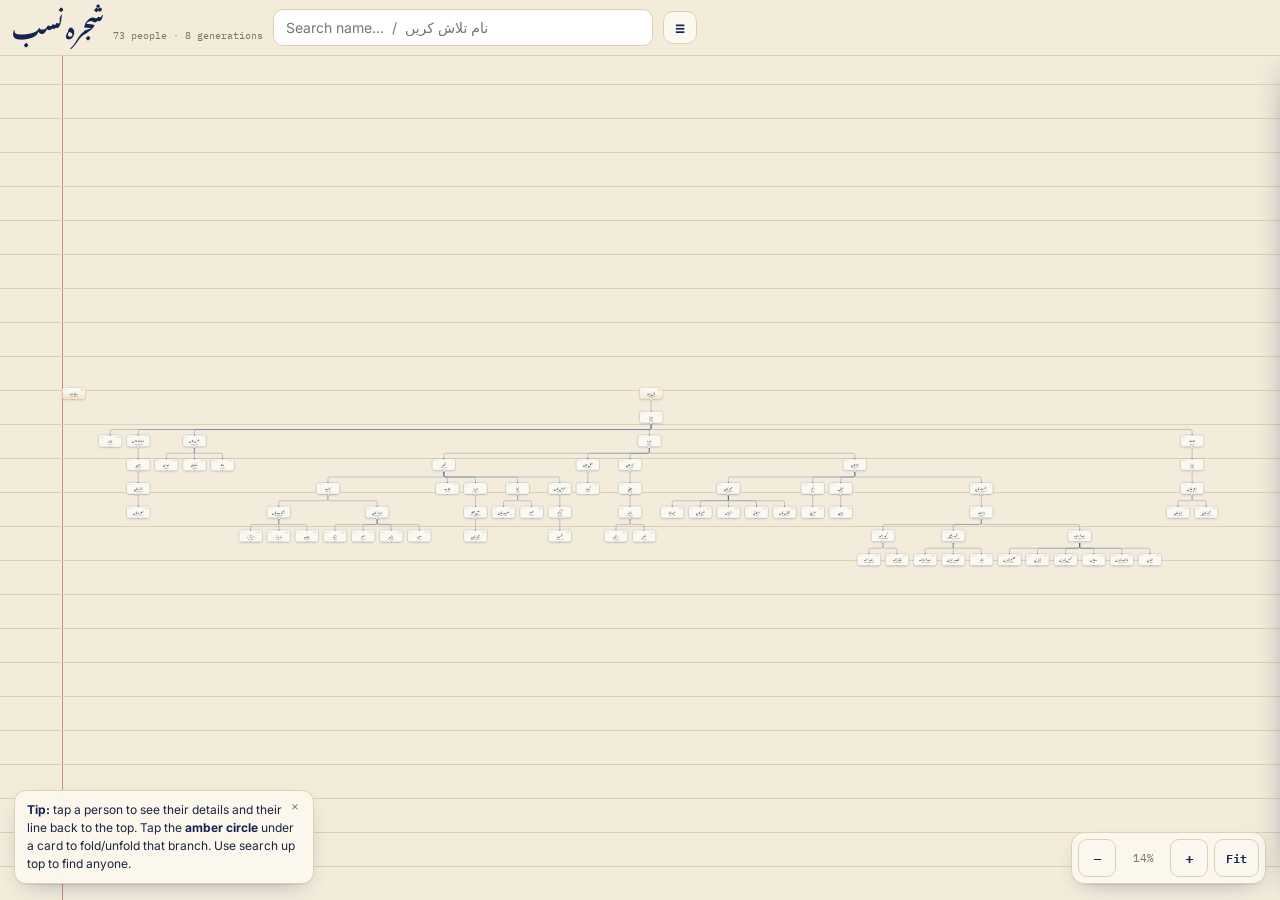
==== shajra-linked-tree.html @ 4c5a9b18 "Add family tree viewer (HTML/CSS/JS)" ====
<!DOCTYPE html>
<html lang="ur" dir="ltr">
<head>
<meta charset="UTF-8" />
<meta name="viewport" content="width=device-width, initial-scale=1.0, maximum-scale=1.0, user-scalable=no" />
<title>شجرہ نسب · Family Tree</title>
<link rel="preconnect" href="https://fonts.googleapis.com">
<link rel="preconnect" href="https://fonts.gstatic.com" crossorigin>
<link href="https://fonts.googleapis.com/css2?family=Noto+Nastaliq+Urdu:wght@400;500;700&family=Noto+Naskh+Arabic:wght@400;500;700&family=IBM+Plex+Mono:wght@400;500&family=Inter:wght@400;500;600;700&display=swap" rel="stylesheet">
<link rel="stylesheet" href="styles.css">
</head>
<body>

<header>
  <div class="brand"><h1>شجرہ نسب</h1><span class="stats" id="stats"></span></div>
  <div class="search" id="searchWrap">
    <input id="search" type="text" placeholder="Search name…  /  نام تلاش کریں" dir="auto" autocomplete="off">
    <span class="count" id="searchCount"></span>
    <button class="clr" id="searchClr" title="Clear">&times;</button>
  </div>
  <div class="menuwrap">
    <button class="menubtn" id="menuBtn" title="Menu">&#9776;</button>
    <div class="menu" id="menu">
      <button id="mExpand">Expand all</button>
      <button id="mCollapse">Collapse all</button>
      <button id="mDir">Reading direction <span class="k" id="dirK">RTL</span></button>
      <div class="sep"></div>
      <button id="mPng">Save image (PNG)</button>
      <button id="mJson">Export data (JSON)</button>
      <button id="mPrint">Print</button>
    </div>
  </div>
</header>

<div id="stage"><div id="world"><svg id="links"></svg></div></div>

<aside id="panel">
  <h2><span>Details</span><button class="close" id="panelClose">&times;</button></h2>
  <div class="ro-name" id="roName"></div>
  <div class="ro-roman" id="roRoman"></div>
  <div class="ro-rows" id="roRows"></div>
</aside>

<div id="zoomdock">
  <button id="zoomOut">&minus;</button>
  <span class="lvl" id="zoomLvl">100%</span>
  <button id="zoomIn">+</button>
  <button class="lbl" id="fit">Fit</button>
</div>

<div id="hint">
  <button class="x" id="hintX">&times;</button>
  <b>Tip:</b> tap a person to see their details and their line back to the top. Tap the
  <b>amber circle</b> under a card to fold/unfold that branch. Use search up top to find anyone.
</div>

<script src="script.js"></script>
</body>
</html>
---- styles.css ----
:root{
  --paper:#f3ecdb; --rule:#ddd0b3; --margin:#cf8b7a;
  --ink:#22357a; --ink-deep:#16224f; --ink-soft:#5b6aa8;
  --card:#fbf8ef; --text:#1b2440; --muted:#7c7560;
  --amber:#b06a1d; --amber-soft:#f3e3c8; --sel:#0f8a7e;
  --node-w:172px;
  --shadow:0 1px 0 rgba(22,34,79,.08), 0 8px 22px -12px rgba(22,34,79,.45);
  --ar:"Noto Nastaliq Urdu","Noto Naskh Arabic","Segoe UI",serif;
  --mono:"IBM Plex Mono",ui-monospace,Menlo,monospace;
  --sans:"Inter",system-ui,-apple-system,"Segoe UI",sans-serif;
}
*{box-sizing:border-box;-webkit-tap-highlight-color:transparent;}
html,body{height:100%;margin:0;}
body{font-family:var(--sans);color:var(--text);background:var(--paper);overflow:hidden;-webkit-font-smoothing:antialiased;}

/* ---------- header ---------- */
header{
  position:fixed;inset:0 0 auto 0;z-index:40;display:flex;align-items:center;gap:10px;
  padding:9px 12px;background:rgba(243,236,219,.94);backdrop-filter:blur(8px);
  border-bottom:1px solid var(--rule);
}
.brand{display:flex;align-items:baseline;gap:9px;flex:none;}
.brand h1{font-family:var(--ar);font-weight:700;font-size:23px;line-height:1;color:var(--ink-deep);margin:0;}
.stats{font-family:var(--mono);font-size:10px;color:var(--muted);white-space:nowrap;}
.search{position:relative;flex:1;min-width:90px;max-width:380px;}
.search input{
  width:100%;border:1.4px solid var(--rule);border-radius:10px;background:#fff;
  padding:9px 30px 9px 12px;font-size:14px;color:var(--text);outline:none;
  font-family:var(--sans);transition:border-color .12s;
}
.search input:focus{border-color:var(--sel);}
.search .clr{position:absolute;right:8px;top:50%;transform:translateY(-50%);border:none;background:none;color:var(--muted);cursor:pointer;font-size:15px;display:none;}
.search.has .clr{display:block;}
.search .count{position:absolute;right:30px;top:50%;transform:translateY(-50%);font-family:var(--mono);font-size:10px;color:var(--sel);display:none;}
.search.has .count{display:block;}
.menuwrap{position:relative;flex:none;}
.menubtn{font-family:var(--mono);font-size:17px;color:var(--ink-deep);background:var(--card);border:1px solid var(--rule);border-radius:10px;padding:7px 11px;cursor:pointer;line-height:1;}
.menubtn:hover{background:#fff;}
.menu{
  position:absolute;top:46px;right:0;min-width:188px;background:#fbf8ef;border:1px solid var(--rule);
  border-radius:12px;box-shadow:0 18px 40px -18px rgba(22,34,79,.55);padding:6px;z-index:50;
  display:none;flex-direction:column;gap:2px;
}
.menu.open{display:flex;}
.menu button{
  font-family:var(--sans);font-size:13px;font-weight:500;color:var(--ink-deep);text-align:left;
  background:none;border:none;border-radius:8px;padding:9px 11px;cursor:pointer;display:flex;justify-content:space-between;gap:10px;
}
.menu button:hover{background:#fff;}
.menu button .k{font-family:var(--mono);font-size:10px;color:var(--muted);}
.menu .sep{height:1px;background:var(--rule);margin:4px 2px;}

/* ---------- stage ---------- */
#stage{
  position:fixed;inset:54px 0 0 0;overflow:hidden;cursor:grab;touch-action:none;
  background:
    repeating-linear-gradient(0deg,transparent 0 33px,var(--rule) 33px 34px),
    linear-gradient(90deg,transparent 0 62px,var(--margin) 62px 63px,transparent 63px),
    var(--paper);
  background-attachment:local;
}
#stage.panning{cursor:grabbing;}
#world{position:absolute;top:0;left:0;transform-origin:0 0;}
#links{position:absolute;top:0;left:0;overflow:visible;pointer-events:none;}

.node{
  position:absolute;width:var(--node-w);background:var(--card);border:1.6px solid var(--ink);
  border-radius:15px;box-shadow:var(--shadow);padding:9px 12px 12px;cursor:pointer;
  transition:box-shadow .14s,border-color .14s,opacity .14s;user-select:none;
}
.node:hover{border-color:var(--ink-deep);}
.node.root{border-color:var(--amber);background:linear-gradient(180deg,#fff,var(--amber-soft));}
.node.selected{border-color:var(--sel);box-shadow:0 0 0 3px rgba(15,138,126,.22),0 14px 30px -14px rgba(15,138,126,.5);}
.node.lineage{border-color:var(--amber);box-shadow:0 0 0 2px rgba(176,106,29,.25),var(--shadow);}
.node.match{border-color:var(--sel);box-shadow:0 0 0 3px rgba(15,138,126,.35);}
.node.dim{opacity:.28;}
.node .meta{display:flex;justify-content:space-between;align-items:center;font-family:var(--mono);font-size:9.5px;color:var(--muted);margin-bottom:3px;}
.node .tag{font-family:var(--mono);font-size:8.5px;font-weight:500;padding:1px 5px;border-radius:5px;border:1px solid var(--rule);color:var(--muted);}
.node.root .tag{color:var(--amber);border-color:var(--amber);}
.node .name{font-family:var(--ar);font-weight:500;font-size:21px;line-height:1.55;color:var(--ink-deep);direction:rtl;text-align:center;min-height:30px;word-break:break-word;}
.node .roman{font-family:var(--sans);font-size:11px;font-style:italic;color:var(--muted);text-align:center;margin-top:1px;min-height:14px;}
.node::before{content:"";position:absolute;left:50%;top:-4px;transform:translateX(-50%);width:7px;height:7px;border-radius:50%;background:var(--ink);border:1.5px solid var(--card);}
.node.root::before{display:none;}

/* collapse / expand control + leaf dot */
.collapse-btn{
  position:absolute;left:50%;bottom:-12px;transform:translateX(-50%);
  min-width:24px;height:24px;padding:0 7px;border-radius:13px;border:1.6px solid var(--ink);
  background:var(--card);color:var(--ink-deep);font-family:var(--mono);font-size:11px;font-weight:600;
  display:flex;align-items:center;justify-content:center;cursor:pointer;z-index:2;line-height:1;
  box-shadow:0 2px 6px -2px rgba(22,34,79,.4);
}
.collapse-btn.collapsed{background:var(--amber);border-color:var(--amber);color:#fff;}
.leafdot{position:absolute;left:50%;bottom:-4px;transform:translateX(-50%);width:7px;height:7px;border-radius:50%;background:var(--paper);border:1.5px solid var(--ink);}

path.edge{fill:none;stroke:var(--ink);stroke-width:1.7;transition:stroke .14s,stroke-width .14s,opacity .14s;}
path.edge.hot{stroke:var(--amber);stroke-width:2.8;}
path.edge.dim{opacity:.22;}

/* ---------- edit panel ---------- */
#panel{
  position:fixed;top:54px;right:0;bottom:0;width:308px;z-index:35;
  background:linear-gradient(180deg,#fbf8ef,#f6efde);border-left:1px solid var(--rule);
  box-shadow:-12px 0 30px -22px rgba(22,34,79,.5);transform:translateX(100%);
  transition:transform .22s cubic-bezier(.4,0,.2,1);display:flex;flex-direction:column;padding:16px;
}
#panel.open{transform:translateX(0);}
#panel h2{font-family:var(--mono);font-size:11px;letter-spacing:.1em;text-transform:uppercase;color:var(--muted);margin:0 0 12px;display:flex;justify-content:space-between;align-items:center;}
#panel .close{cursor:pointer;font-family:var(--mono);color:var(--muted);border:none;background:none;font-size:16px;}
.ro-name{font-family:var(--ar);font-size:30px;font-weight:500;color:var(--ink-deep);direction:rtl;text-align:right;line-height:1.7;margin-top:2px;}
.ro-roman{font-family:var(--sans);font-style:italic;color:var(--muted);text-align:right;margin-bottom:4px;}
.ro-rows{margin-top:10px;display:flex;flex-direction:column;gap:8px;}
.ro-row{display:flex;justify-content:space-between;gap:10px;font-size:13px;color:var(--text);border-top:1px solid var(--rule);padding-top:8px;}
.ro-row span{font-family:var(--mono);font-size:10px;color:var(--muted);text-transform:uppercase;letter-spacing:.06em;padding-top:2px;}
.ro-row b{font-weight:600;text-align:right;}
.ro-row b.ur{font-family:var(--ar);font-size:17px;font-weight:500;direction:rtl;}
.ro-row.col{flex-direction:column;align-items:stretch;gap:5px;}
.ro-row.col b.path{text-align:right;width:100%;direction:rtl;line-height:1.9;font-size:16px;}

/* ---------- floating zoom cluster ---------- */
#zoomdock{
  position:fixed;right:14px;bottom:16px;z-index:30;display:flex;align-items:center;gap:6px;
  background:rgba(251,248,239,.95);border:1px solid var(--rule);border-radius:13px;padding:6px;
  box-shadow:var(--shadow);backdrop-filter:blur(4px);
}
#zoomdock button{font-family:var(--mono);font-size:15px;font-weight:600;color:var(--ink-deep);background:var(--card);border:1px solid var(--rule);border-radius:9px;width:38px;height:38px;cursor:pointer;}
#zoomdock button:hover{background:#fff;}
#zoomdock button.lbl{width:auto;padding:0 11px;font-size:12px;}
#zoomdock .lvl{font-family:var(--mono);font-size:11px;color:var(--muted);width:42px;text-align:center;}

/* ---------- hint chip ---------- */
#hint{
  position:fixed;left:14px;bottom:16px;z-index:30;max-width:300px;
  background:rgba(251,248,239,.95);border:1px solid var(--rule);border-radius:12px;padding:10px 12px;
  box-shadow:var(--shadow);backdrop-filter:blur(4px);font-size:12px;line-height:1.5;color:var(--text);
}
#hint b{color:var(--ink-deep);}
#hint .x{position:absolute;top:5px;right:8px;cursor:pointer;color:var(--muted);border:none;background:none;font-family:var(--mono);}

@media (max-width:720px){
  .brand .stats{display:none;}
  #hint{display:none;}
  #panel{width:100%;}
  #zoomdock{bottom:14px;}
}
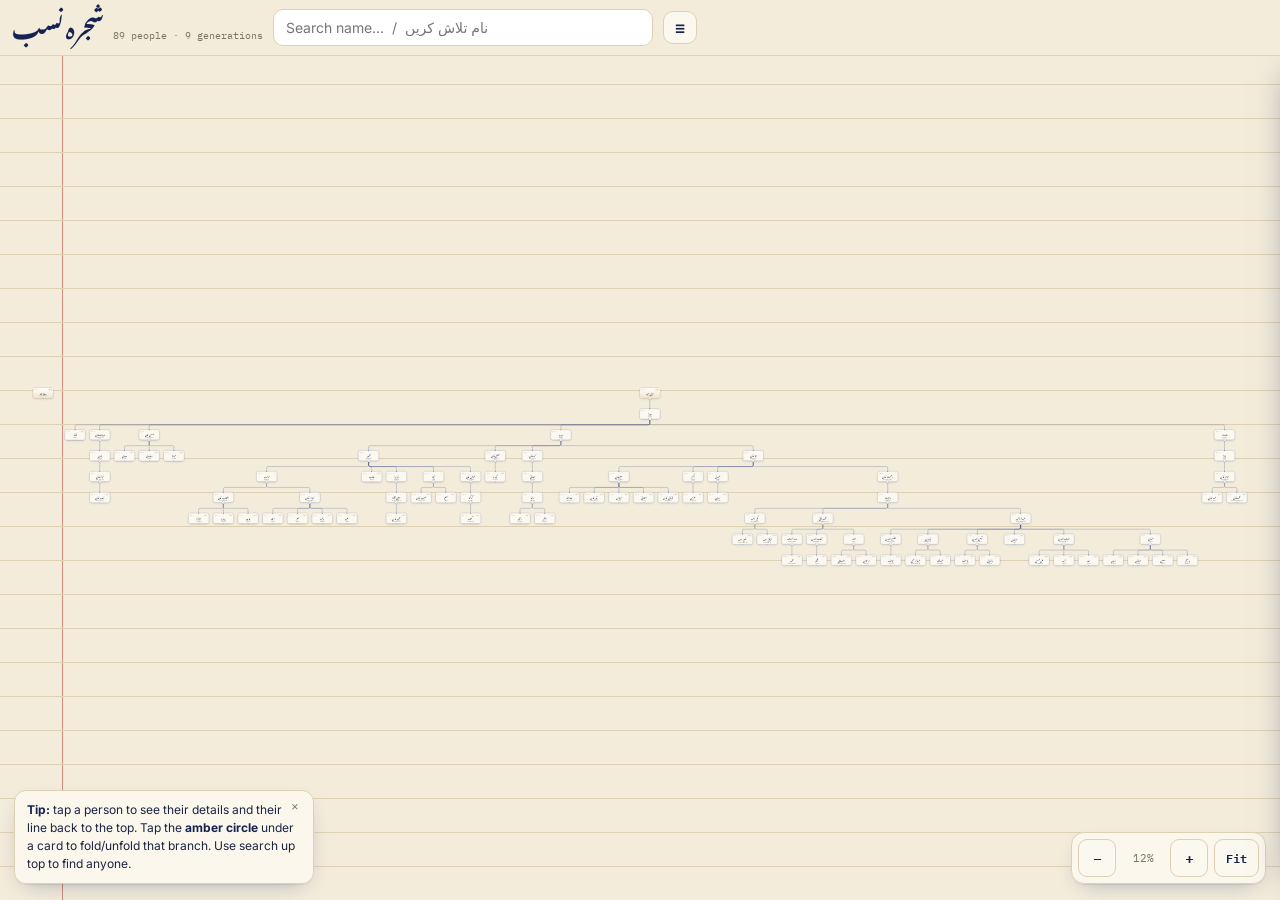
==== commit 8f6f0fc0: "Add PDF export (horizontal/vertical), page sized to tree to fill space" ====
--- a/shajra-linked-tree.html
+++ b/shajra-linked-tree.html
@@ -26,6 +26,8 @@
       <button id="mDir">Reading direction <span class="k" id="dirK">RTL</span></button>
       <div class="sep"></div>
       <button id="mPng">Save image (PNG)</button>
+      <button id="mPdfLandscape">Save PDF — horizontal</button>
+      <button id="mPdfPortrait">Save PDF — vertical</button>
       <button id="mJson">Export data (JSON)</button>
       <button id="mPrint">Print</button>
     </div>
